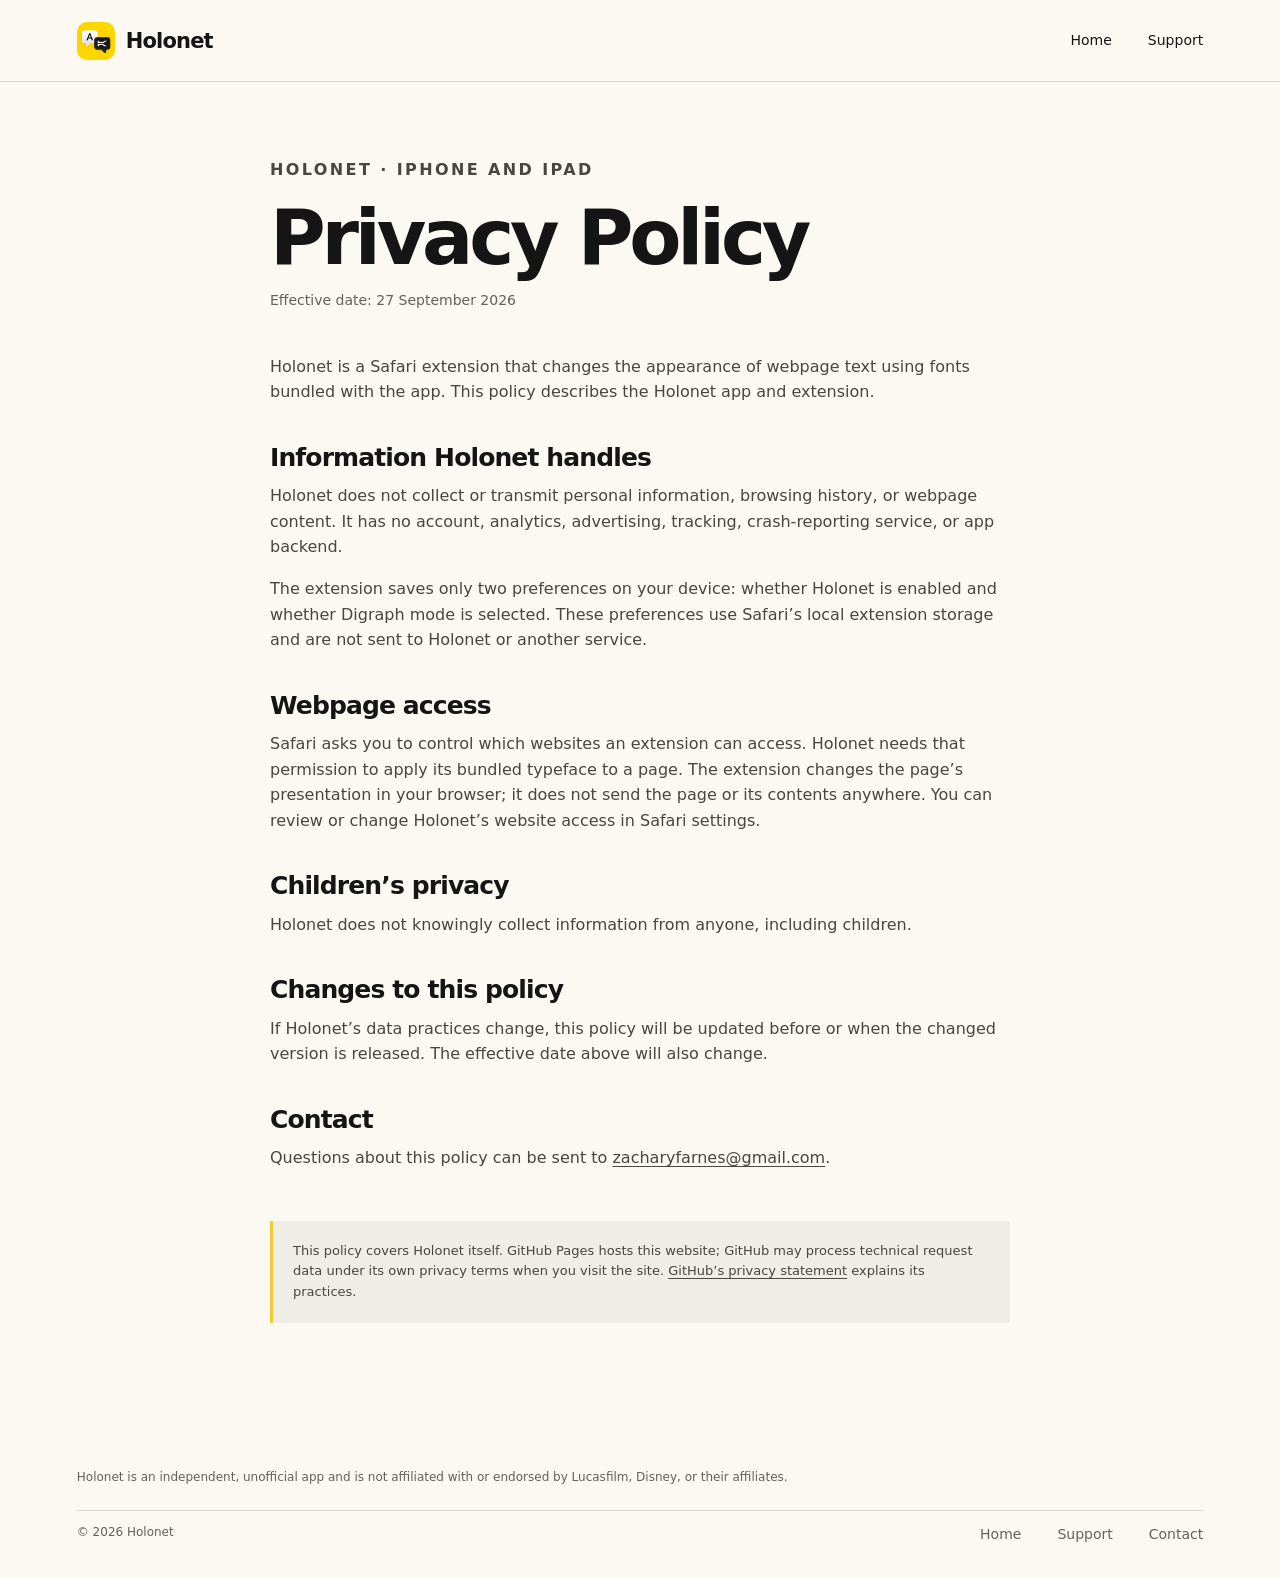
==== privacy.html @ 7113106b "Add Holonet support and privacy site" ====
<!doctype html>
<html lang="en">
<head>
  <meta charset="utf-8">
  <meta name="viewport" content="width=device-width, initial-scale=1">
  <meta name="theme-color" content="#f6ca32">
  <meta name="description" content="Privacy Policy for the Holonet iPhone and iPad app and Safari extension.">
  <title>Privacy Policy — Holonet</title>
  <link rel="icon" href="assets/holonet-icon.png" type="image/png">
  <link rel="stylesheet" href="style.css">
</head>
<body>
  <header class="site-header"><a class="brand" href="./"><img src="assets/holonet-icon.png" alt=""><span>Holonet</span></a><nav aria-label="Main navigation"><a href="./">Home</a><a href="support.html">Support</a></nav></header>
  <main class="legal section-wrap">
    <p class="eyebrow">Holonet · iPhone and iPad</p>
    <h1>Privacy Policy</h1>
    <p class="updated">Effective date: 27 September 2026</p>
    <p>Holonet is a Safari extension that changes the appearance of webpage text using fonts bundled with the app. This policy describes the Holonet app and extension.</p>

    <h2>Information Holonet handles</h2>
    <p>Holonet does not collect or transmit personal information, browsing history, or webpage content. It has no account, analytics, advertising, tracking, crash-reporting service, or app backend.</p>
    <p>The extension saves only two preferences on your device: whether Holonet is enabled and whether Digraph mode is selected. These preferences use Safari’s local extension storage and are not sent to Holonet or another service.</p>

    <h2>Webpage access</h2>
    <p>Safari asks you to control which websites an extension can access. Holonet needs that permission to apply its bundled typeface to a page. The extension changes the page’s presentation in your browser; it does not send the page or its contents anywhere. You can review or change Holonet’s website access in Safari settings.</p>

    <h2>Children’s privacy</h2>
    <p>Holonet does not knowingly collect information from anyone, including children.</p>

    <h2>Changes to this policy</h2>
    <p>If Holonet’s data practices change, this policy will be updated before or when the changed version is released. The effective date above will also change.</p>

    <h2>Contact</h2>
    <p>Questions about this policy can be sent to <a href="mailto:zacharyfarnes@gmail.com">zacharyfarnes@gmail.com</a>.</p>
    <p class="policy-note">This policy covers Holonet itself. GitHub Pages hosts this website; GitHub may process technical request data under its own privacy terms when you visit the site. <a href="https://docs.github.com/en/site-policy/privacy-policies/github-general-privacy-statement">GitHub’s privacy statement</a> explains its practices.</p>
  </main>
  <footer class="site-footer"><p class="disclaimer">Holonet is an independent, unofficial app and is not affiliated with or endorsed by Lucasfilm, Disney, or their affiliates.</p><div><span>© 2026 Holonet</span><nav aria-label="Footer navigation"><a href="./">Home</a><a href="support.html">Support</a><a href="mailto:zacharyfarnes@gmail.com">Contact</a></nav></div></footer>
</body>
</html>
---- style.css ----
:root{color-scheme:light;--ink:#151515;--muted:#64615a;--paper:#fbf9f2;--yellow:#f6ca32;--orange:#ec982d;--line:rgba(21,21,21,.15);font-family:ui-sans-serif,system-ui,-apple-system,BlinkMacSystemFont,"Segoe UI",sans-serif;font-synthesis:none;text-rendering:optimizeLegibility}
*{box-sizing:border-box}
html{scroll-behavior:smooth}
body{margin:0;background:var(--paper);color:var(--ink);line-height:1.6}
a{color:inherit;text-underline-offset:3px}
a:hover{text-decoration-thickness:2px}
.site-header{height:82px;padding:0 clamp(22px,6vw,90px);display:flex;align-items:center;justify-content:space-between;border-bottom:1px solid var(--line);background:var(--paper)}
.brand{display:flex;align-items:center;gap:11px;text-decoration:none;font:700 21px ui-sans-serif,system-ui,sans-serif;letter-spacing:-.04em}
.brand img{width:38px;height:38px;border-radius:10px}
.site-header nav,.site-footer nav{display:flex;gap:clamp(16px,3vw,36px);align-items:center}
.site-header nav a,.site-footer nav a{font-size:14px;text-decoration:none}
.hero{min-height:590px;position:relative;overflow:hidden;background:var(--yellow);padding:90px clamp(22px,11vw,160px);display:flex;align-items:center}
.hero-copy{max-width:600px;position:relative;z-index:2}
.eyebrow{text-transform:uppercase;letter-spacing:.15em;font-size:11px;font-weight:700;margin:0 0 15px}
h1,h2,h3,p{margin-top:0}
h1,h2,h3{font-family:ui-sans-serif,system-ui,-apple-system,BlinkMacSystemFont,"Segoe UI",sans-serif;letter-spacing:-.055em;line-height:1.05}
.hero h1{font-size:clamp(56px,8vw,100px);margin:0 0 22px}
.lede{max-width:510px;font-size:18px;line-height:1.55;margin-bottom:30px}
.button{display:inline-flex;gap:26px;padding:14px 19px;background:var(--ink);color:white;text-decoration:none;font-size:14px;font-weight:600;border-radius:3px}
.hero-art{position:absolute;width:min(34vw,370px);right:13%;top:50%;transform:translateY(-50%) rotate(7deg);z-index:1;filter:drop-shadow(16px 22px 0 rgba(21,21,21,.13))}
.hero-art img{display:block;width:100%;border-radius:22%}
.orbit{position:absolute;border:1px solid rgba(21,21,21,.24);border-radius:50%;display:grid;place-items:center;font:600 12px ui-sans-serif,system-ui,sans-serif}
.orbit-one{width:62px;height:62px;right:8%;top:15%}.orbit-two{width:36px;height:36px;right:45%;bottom:9%}
.section-wrap{max-width:1120px;margin:0 auto;padding-left:clamp(22px,7vw,80px);padding-right:clamp(22px,7vw,80px)}
.intro{text-align:center;padding-top:100px;padding-bottom:100px;max-width:850px}
.intro h2,.section-heading h2,.modes h2,.privacy-callout h2{font-size:clamp(38px,5vw,58px);margin:0 0 20px}
.intro>p:last-child{font-size:18px;color:var(--muted);max-width:650px;margin:0 auto}
.steps{padding-top:65px;padding-bottom:110px;border-top:1px solid var(--line)}
.section-heading{margin-bottom:48px}.section-heading h2{margin-bottom:0}
.step-grid{list-style:none;margin:0;padding:0;display:grid;grid-template-columns:repeat(4,1fr);gap:25px}
.step-grid li{border-top:2px solid var(--ink);padding-top:18px}
.step-number{font:600 13px ui-sans-serif,system-ui,sans-serif;color:#9a6e00}
.step-grid h3,.mode-card h3{font-size:21px;margin:19px 0 10px;letter-spacing:-.04em}
.step-grid p,.mode-card p{font-size:14px;color:var(--muted);margin:0}
.modes{max-width:none;background:#efede5;padding-top:85px;padding-bottom:85px;display:grid;grid-template-columns:1.1fr 1fr 1fr;gap:22px;align-items:center}
.modes>div:first-child{max-width:330px}.modes h2{font-size:clamp(34px,4vw,48px);margin:0}
.mode-card{min-height:150px;padding:24px;background:var(--paper);display:flex;align-items:center;gap:22px;border-radius:4px}
.mode-mark{width:60px;height:60px;border:1px solid var(--line);border-radius:50%;flex:0 0 60px;display:grid;place-items:center;font:600 19px ui-sans-serif,system-ui,sans-serif}
.mode-card h3{margin:0 0 8px}
.privacy-callout{padding:80px clamp(22px,12vw,175px);background:#191919;color:white;display:flex;align-items:flex-end;justify-content:space-between;gap:40px}
.privacy-callout .eyebrow{color:var(--yellow)}.privacy-callout h2{max-width:560px}.privacy-callout p:not(.eyebrow){max-width:540px;color:#c7c5bf;margin:0}
.text-link{white-space:nowrap;color:var(--yellow);font-size:14px;font-weight:600}
.site-footer{padding:32px clamp(22px,6vw,90px);background:var(--paper)}
.disclaimer{font-size:12px;color:var(--muted);padding-bottom:23px;border-bottom:1px solid var(--line)}
.site-footer>div{display:flex;justify-content:space-between;gap:20px;font-size:12px;color:var(--muted)}
.legal{padding-top:75px;padding-bottom:100px;max-width:900px}
.legal h1{font-size:clamp(48px,7vw,76px);margin:0 0 12px}
.legal .updated{color:var(--muted);font-size:14px;margin-bottom:42px}
.legal h2{font-size:25px;letter-spacing:-.035em;margin:40px 0 12px}
.legal p,.legal li{font-size:16px;color:#48463f}
.legal ol{padding-left:23px}.legal li{padding:0 0 13px 6px}
.policy-note{margin-top:50px;padding:20px;background:#efede5;border-left:3px solid var(--yellow);font-size:13px!important}
@media(max-width:760px){.site-header{height:70px}.site-header nav{gap:14px}.site-header nav a{font-size:12px}.hero{min-height:680px;align-items:flex-start;padding-top:68px}.hero-art{width:210px;right:10%;top:auto;bottom:38px;transform:rotate(8deg)}.orbit-one{top:auto;bottom:220px;right:9%}.orbit-two{bottom:22px;right:60%}.step-grid{grid-template-columns:repeat(2,1fr);row-gap:36px}.modes{grid-template-columns:1fr;padding-top:65px;padding-bottom:65px}.modes>div:first-child{max-width:none;margin-bottom:10px}.mode-card{min-height:120px}.privacy-callout{align-items:flex-start;flex-direction:column;padding-top:65px;padding-bottom:65px}.site-footer>div{flex-direction:column}.site-footer nav{flex-wrap:wrap}.legal{padding-top:55px;padding-bottom:70px}}
@media(max-width:420px){.brand{font-size:18px}.brand img{width:33px;height:33px}.site-header{padding:0 16px}.site-header nav{gap:10px}.site-header nav a{font-size:11px}.hero h1{font-size:56px}.lede{font-size:16px}.step-grid{grid-template-columns:1fr}.steps{padding-bottom:75px}}
@media(prefers-reduced-motion:reduce){html{scroll-behavior:auto}}
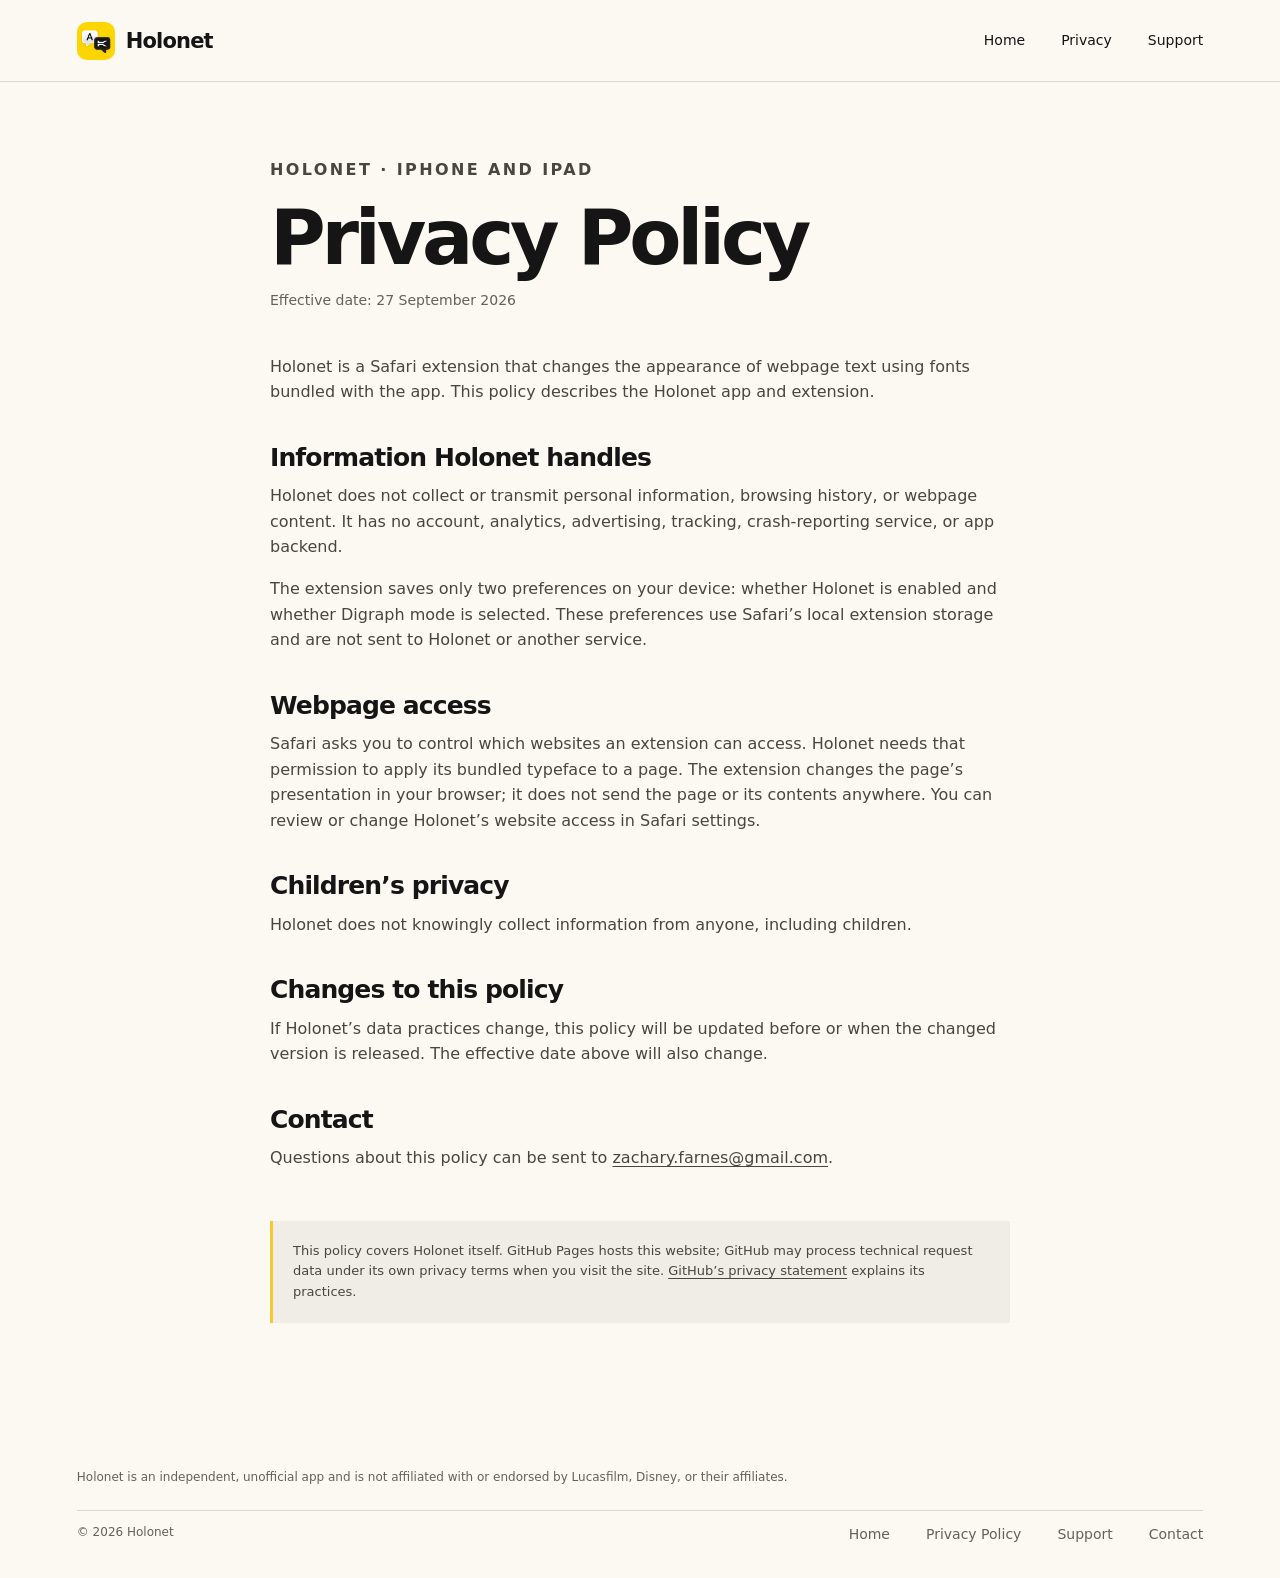
==== commit 7181003d: "Update support email and navigation" ====
--- a/privacy.html
+++ b/privacy.html
@@ -10,7 +10,7 @@
   <link rel="stylesheet" href="style.css">
 </head>
 <body>
-  <header class="site-header"><a class="brand" href="./"><img src="assets/holonet-icon.png" alt=""><span>Holonet</span></a><nav aria-label="Main navigation"><a href="./">Home</a><a href="support.html">Support</a></nav></header>
+  <header class="site-header"><a class="brand" href="./"><img src="assets/holonet-icon.png" alt=""><span>Holonet</span></a><nav aria-label="Main navigation"><a href="./">Home</a><a href="privacy.html" aria-current="page">Privacy</a><a href="support.html">Support</a></nav></header>
   <main class="legal section-wrap">
     <p class="eyebrow">Holonet · iPhone and iPad</p>
     <h1>Privacy Policy</h1>
@@ -31,9 +31,9 @@
     <p>If Holonet’s data practices change, this policy will be updated before or when the changed version is released. The effective date above will also change.</p>
 
     <h2>Contact</h2>
-    <p>Questions about this policy can be sent to <a href="mailto:zacharyfarnes@gmail.com">zacharyfarnes@gmail.com</a>.</p>
+    <p>Questions about this policy can be sent to <a href="mailto:zachary.farnes@gmail.com">zachary.farnes@gmail.com</a>.</p>
     <p class="policy-note">This policy covers Holonet itself. GitHub Pages hosts this website; GitHub may process technical request data under its own privacy terms when you visit the site. <a href="https://docs.github.com/en/site-policy/privacy-policies/github-general-privacy-statement">GitHub’s privacy statement</a> explains its practices.</p>
   </main>
-  <footer class="site-footer"><p class="disclaimer">Holonet is an independent, unofficial app and is not affiliated with or endorsed by Lucasfilm, Disney, or their affiliates.</p><div><span>© 2026 Holonet</span><nav aria-label="Footer navigation"><a href="./">Home</a><a href="support.html">Support</a><a href="mailto:zacharyfarnes@gmail.com">Contact</a></nav></div></footer>
+  <footer class="site-footer"><p class="disclaimer">Holonet is an independent, unofficial app and is not affiliated with or endorsed by Lucasfilm, Disney, or their affiliates.</p><div><span>© 2026 Holonet</span><nav aria-label="Footer navigation"><a href="./">Home</a><a href="privacy.html">Privacy Policy</a><a href="support.html">Support</a><a href="mailto:zachary.farnes@gmail.com">Contact</a></nav></div></footer>
 </body>
 </html>
--- a/style.css
+++ b/style.css
@@ -19,8 +19,6 @@
 .button{display:inline-flex;gap:26px;padding:14px 19px;background:var(--ink);color:white;text-decoration:none;font-size:14px;font-weight:600;border-radius:3px}
 .hero-art{position:absolute;width:min(34vw,370px);right:13%;top:50%;transform:translateY(-50%) rotate(7deg);z-index:1;filter:drop-shadow(16px 22px 0 rgba(21,21,21,.13))}
 .hero-art img{display:block;width:100%;border-radius:22%}
-.orbit{position:absolute;border:1px solid rgba(21,21,21,.24);border-radius:50%;display:grid;place-items:center;font:600 12px ui-sans-serif,system-ui,sans-serif}
-.orbit-one{width:62px;height:62px;right:8%;top:15%}.orbit-two{width:36px;height:36px;right:45%;bottom:9%}
 .section-wrap{max-width:1120px;margin:0 auto;padding-left:clamp(22px,7vw,80px);padding-right:clamp(22px,7vw,80px)}
 .intro{text-align:center;padding-top:100px;padding-bottom:100px;max-width:850px}
 .intro h2,.section-heading h2,.modes h2,.privacy-callout h2{font-size:clamp(38px,5vw,58px);margin:0 0 20px}
@@ -50,6 +48,6 @@
 .legal p,.legal li{font-size:16px;color:#48463f}
 .legal ol{padding-left:23px}.legal li{padding:0 0 13px 6px}
 .policy-note{margin-top:50px;padding:20px;background:#efede5;border-left:3px solid var(--yellow);font-size:13px!important}
-@media(max-width:760px){.site-header{height:70px}.site-header nav{gap:14px}.site-header nav a{font-size:12px}.hero{min-height:680px;align-items:flex-start;padding-top:68px}.hero-art{width:210px;right:10%;top:auto;bottom:38px;transform:rotate(8deg)}.orbit-one{top:auto;bottom:220px;right:9%}.orbit-two{bottom:22px;right:60%}.step-grid{grid-template-columns:repeat(2,1fr);row-gap:36px}.modes{grid-template-columns:1fr;padding-top:65px;padding-bottom:65px}.modes>div:first-child{max-width:none;margin-bottom:10px}.mode-card{min-height:120px}.privacy-callout{align-items:flex-start;flex-direction:column;padding-top:65px;padding-bottom:65px}.site-footer>div{flex-direction:column}.site-footer nav{flex-wrap:wrap}.legal{padding-top:55px;padding-bottom:70px}}
+@media(max-width:760px){.site-header{height:70px}.site-header nav{gap:14px}.site-header nav a{font-size:12px}.hero{min-height:680px;align-items:flex-start;padding-top:68px}.hero-art{width:210px;right:10%;top:auto;bottom:38px;transform:rotate(8deg)}.step-grid{grid-template-columns:repeat(2,1fr);row-gap:36px}.modes{grid-template-columns:1fr;padding-top:65px;padding-bottom:65px}.modes>div:first-child{max-width:none;margin-bottom:10px}.mode-card{min-height:120px}.privacy-callout{align-items:flex-start;flex-direction:column;padding-top:65px;padding-bottom:65px}.site-footer>div{flex-direction:column}.site-footer nav{flex-wrap:wrap}.legal{padding-top:55px;padding-bottom:70px}}
 @media(max-width:420px){.brand{font-size:18px}.brand img{width:33px;height:33px}.site-header{padding:0 16px}.site-header nav{gap:10px}.site-header nav a{font-size:11px}.hero h1{font-size:56px}.lede{font-size:16px}.step-grid{grid-template-columns:1fr}.steps{padding-bottom:75px}}
 @media(prefers-reduced-motion:reduce){html{scroll-behavior:auto}}
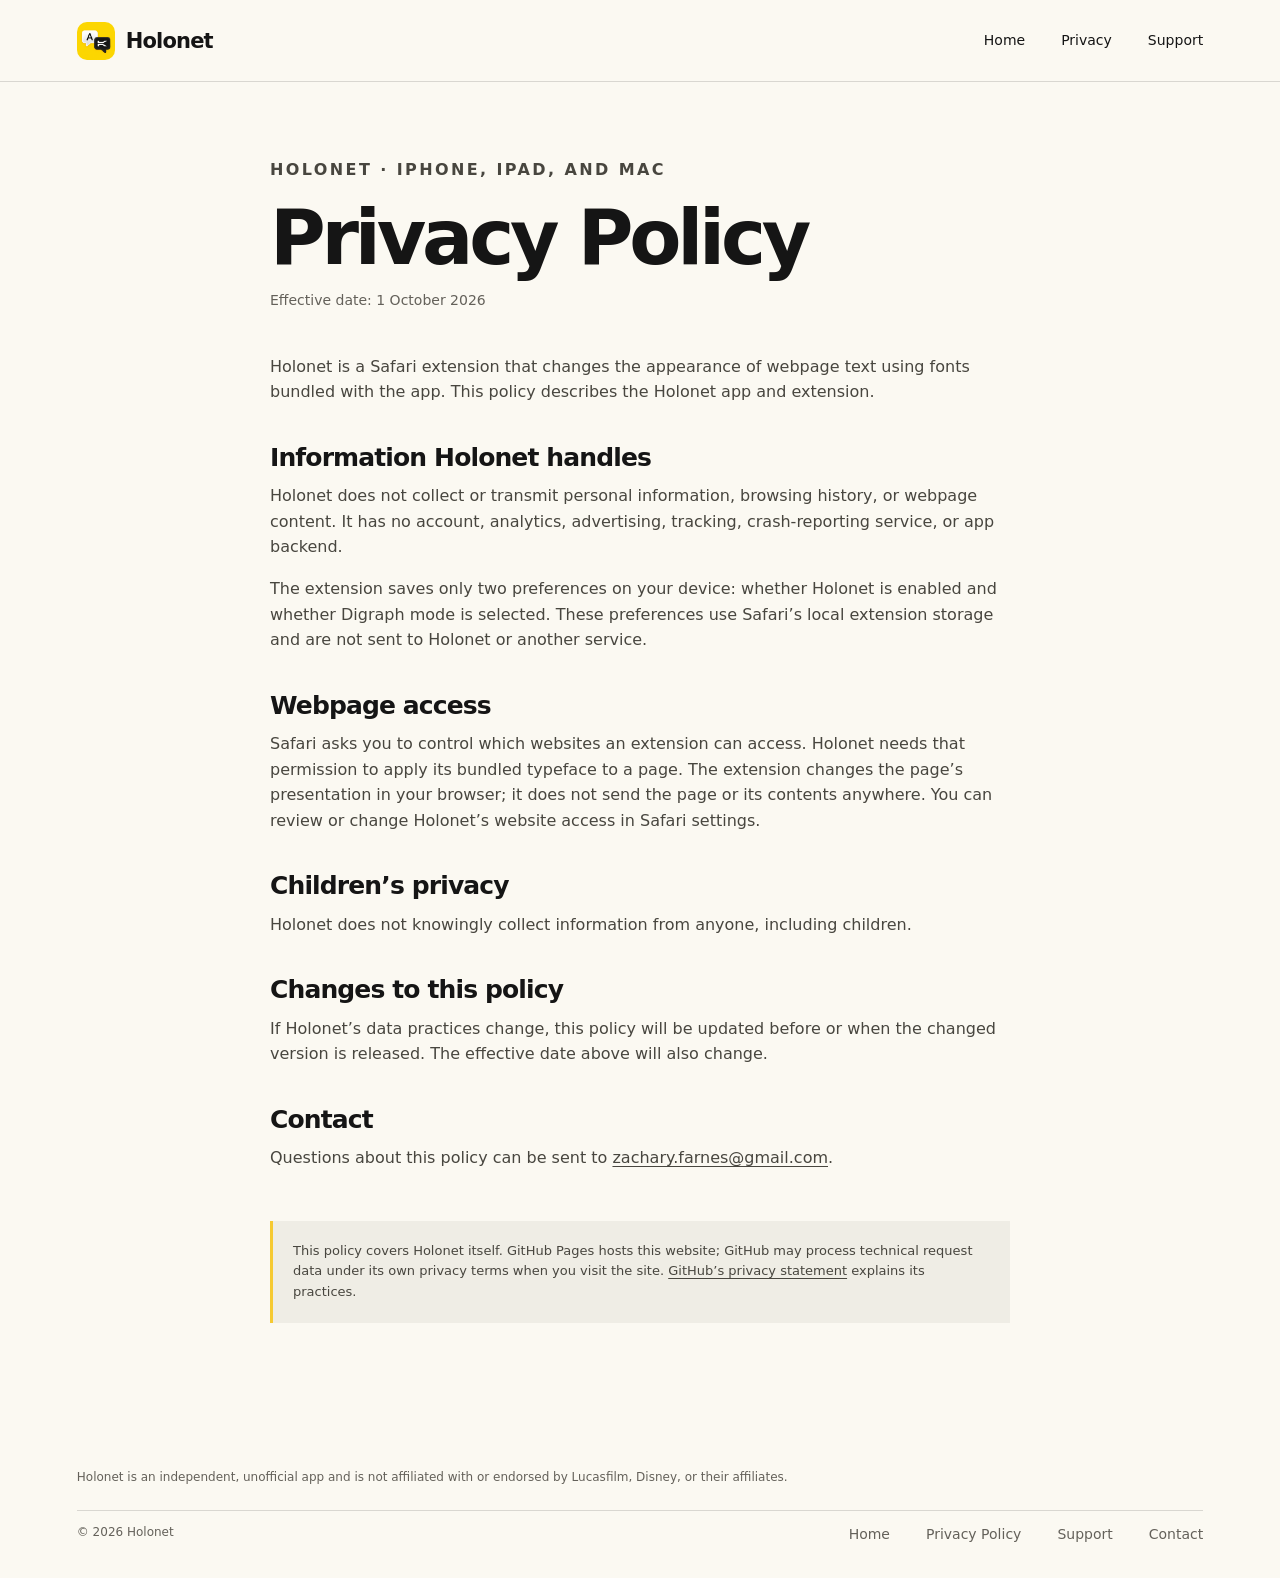
==== commit fa4c0753: "Add Mac support and App Store links" ====
--- a/privacy.html
+++ b/privacy.html
@@ -4,7 +4,7 @@
   <meta charset="utf-8">
   <meta name="viewport" content="width=device-width, initial-scale=1">
   <meta name="theme-color" content="#f6ca32">
-  <meta name="description" content="Privacy Policy for the Holonet iPhone and iPad app and Safari extension.">
+  <meta name="description" content="Privacy Policy for the Holonet iPhone, iPad, and Mac app and Safari extension.">
   <title>Privacy Policy — Holonet</title>
   <link rel="icon" href="assets/holonet-icon.png" type="image/png">
   <link rel="stylesheet" href="style.css">
@@ -12,9 +12,9 @@
 <body>
   <header class="site-header"><a class="brand" href="./"><img src="assets/holonet-icon.png" alt=""><span>Holonet</span></a><nav aria-label="Main navigation"><a href="./">Home</a><a href="privacy.html" aria-current="page">Privacy</a><a href="support.html">Support</a></nav></header>
   <main class="legal section-wrap">
-    <p class="eyebrow">Holonet · iPhone and iPad</p>
+    <p class="eyebrow">Holonet · iPhone, iPad, and Mac</p>
     <h1>Privacy Policy</h1>
-    <p class="updated">Effective date: 27 September 2026</p>
+    <p class="updated">Effective date: 1 October 2026</p>
     <p>Holonet is a Safari extension that changes the appearance of webpage text using fonts bundled with the app. This policy describes the Holonet app and extension.</p>
 
     <h2>Information Holonet handles</h2>
--- a/style.css
+++ b/style.css
@@ -12,11 +12,14 @@
 .hero{min-height:590px;position:relative;overflow:hidden;background:var(--yellow);padding:90px clamp(22px,11vw,160px);display:flex;align-items:center}
 .hero-copy{max-width:600px;position:relative;z-index:2}
 .eyebrow{text-transform:uppercase;letter-spacing:.15em;font-size:11px;font-weight:700;margin:0 0 15px}
-h1,h2,h3,p{margin-top:0}
-h1,h2,h3{font-family:ui-sans-serif,system-ui,-apple-system,BlinkMacSystemFont,"Segoe UI",sans-serif;letter-spacing:-.055em;line-height:1.05}
+h1,h2,h3,h4,p{margin-top:0}
+h1,h2,h3,h4{font-family:ui-sans-serif,system-ui,-apple-system,BlinkMacSystemFont,"Segoe UI",sans-serif;letter-spacing:-.055em;line-height:1.05}
 .hero h1{font-size:clamp(56px,8vw,100px);margin:0 0 22px}
 .lede{max-width:510px;font-size:18px;line-height:1.55;margin-bottom:30px}
-.button{display:inline-flex;gap:26px;padding:14px 19px;background:var(--ink);color:white;text-decoration:none;font-size:14px;font-weight:600;border-radius:3px}
+.hero-actions{display:flex;align-items:center;gap:24px;flex-wrap:wrap}
+.app-store-badge{display:inline-flex;line-height:0}
+.app-store-badge img{display:block;width:auto;height:54px}
+.setup-link{font-size:14px;font-weight:600}
 .hero-art{position:absolute;width:min(34vw,370px);right:13%;top:50%;transform:translateY(-50%) rotate(7deg);z-index:1;filter:drop-shadow(16px 22px 0 rgba(21,21,21,.13))}
 .hero-art img{display:block;width:100%;border-radius:22%}
 .section-wrap{max-width:1120px;margin:0 auto;padding-left:clamp(22px,7vw,80px);padding-right:clamp(22px,7vw,80px)}
@@ -24,11 +27,17 @@
 .intro h2,.section-heading h2,.modes h2,.privacy-callout h2{font-size:clamp(38px,5vw,58px);margin:0 0 20px}
 .intro>p:last-child{font-size:18px;color:var(--muted);max-width:650px;margin:0 auto}
 .steps{padding-top:65px;padding-bottom:110px;border-top:1px solid var(--line)}
-.section-heading{margin-bottom:48px}.section-heading h2{margin-bottom:0}
-.step-grid{list-style:none;margin:0;padding:0;display:grid;grid-template-columns:repeat(4,1fr);gap:25px}
+.section-heading{margin-bottom:30px}.section-heading h2{margin-bottom:0}
+.platform-toggle{width:max-content;display:flex;padding:4px;margin-bottom:40px;border:1px solid var(--line);border-radius:7px;background:#efede5}
+.platform-toggle button{min-width:92px;padding:9px 18px;border:0;border-radius:4px;background:transparent;color:var(--muted);font:600 14px ui-sans-serif,system-ui,sans-serif;cursor:pointer}
+.platform-toggle button[aria-pressed="true"]{background:var(--ink);color:white}
+.platform-toggle button:focus-visible{outline:3px solid var(--orange);outline-offset:3px}
+.setup-platforms{display:block}
+.platform-setup>h3{font-size:26px;margin:0 0 28px}
+.step-grid{list-style:none;margin:0;padding:0;display:grid;grid-template-columns:repeat(4,minmax(0,1fr));gap:25px}
 .step-grid li{border-top:2px solid var(--ink);padding-top:18px}
 .step-number{font:600 13px ui-sans-serif,system-ui,sans-serif;color:#9a6e00}
-.step-grid h3,.mode-card h3{font-size:21px;margin:19px 0 10px;letter-spacing:-.04em}
+.step-grid h4,.mode-card h3{font-size:21px;margin:19px 0 10px;letter-spacing:-.04em}
 .step-grid p,.mode-card p{font-size:14px;color:var(--muted);margin:0}
 .modes{max-width:none;background:#efede5;padding-top:85px;padding-bottom:85px;display:grid;grid-template-columns:1.1fr 1fr 1fr;gap:22px;align-items:center}
 .modes>div:first-child{max-width:330px}.modes h2{font-size:clamp(34px,4vw,48px);margin:0}
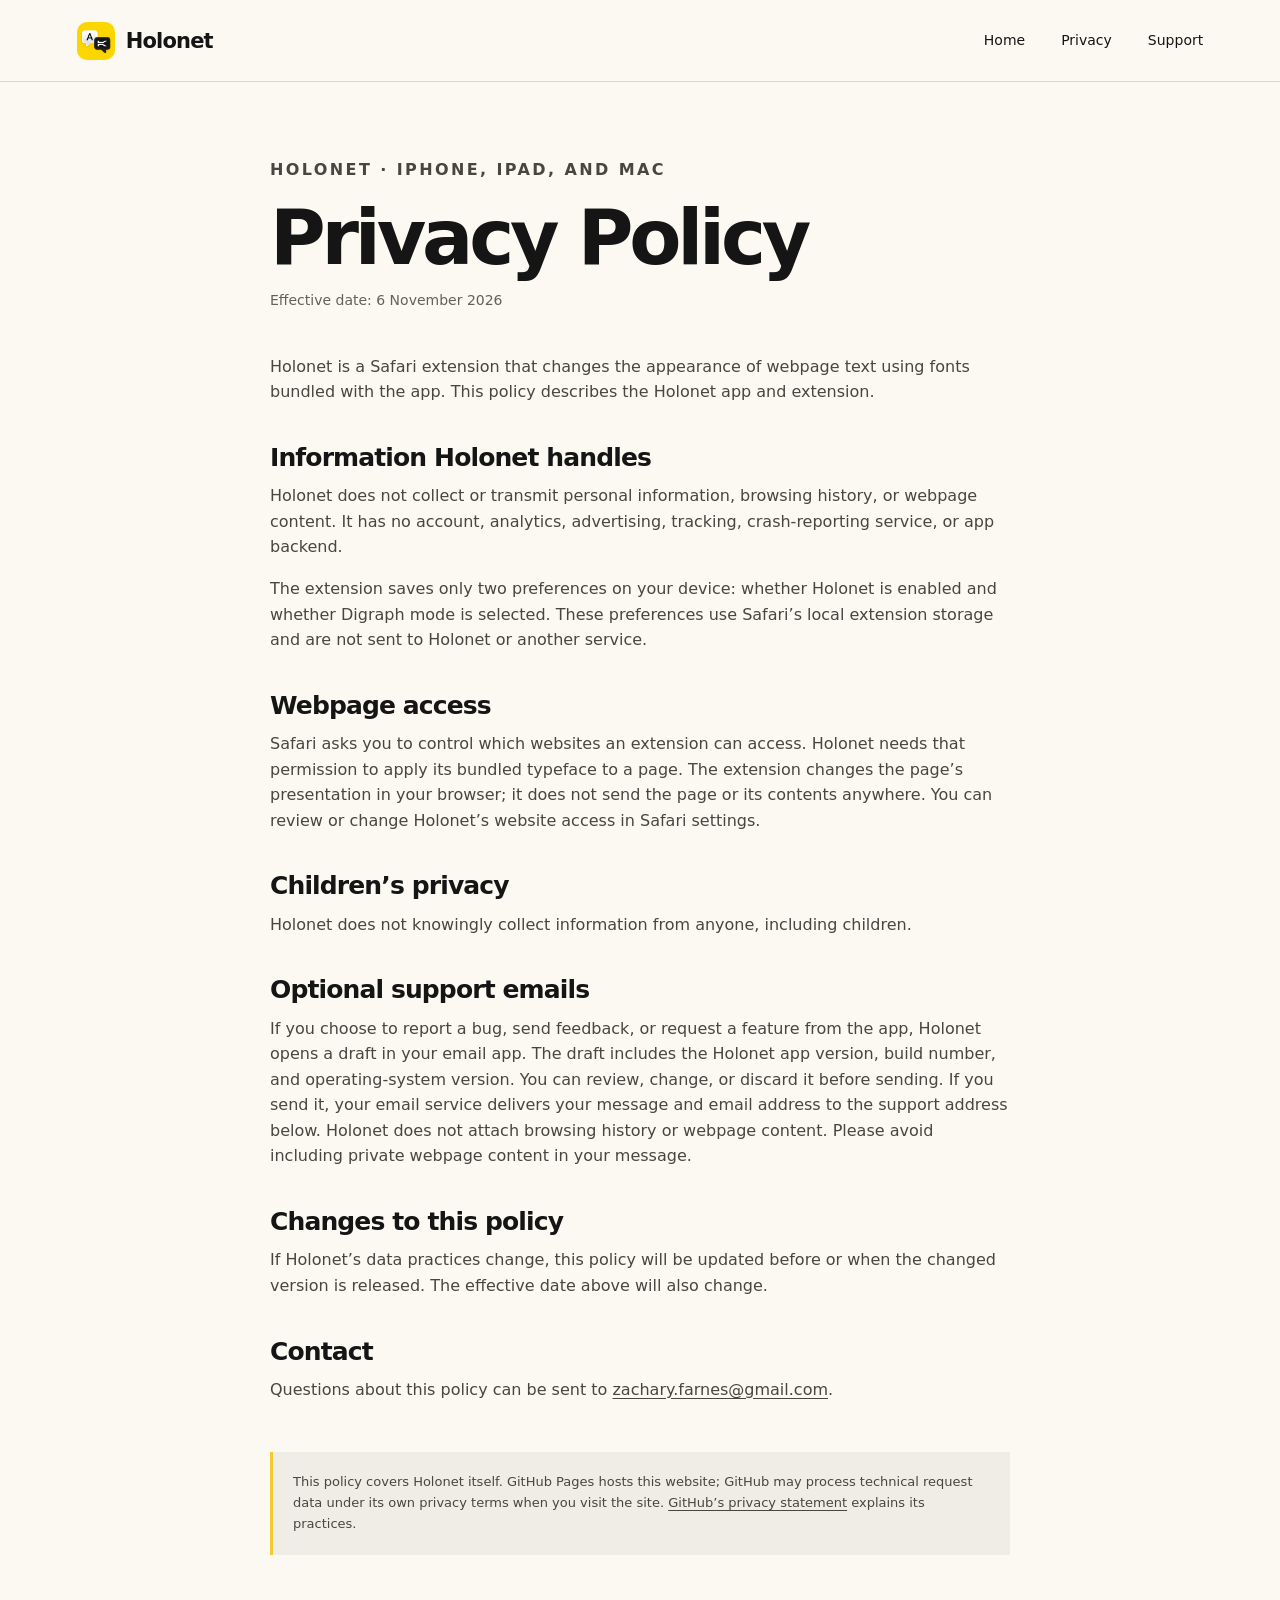
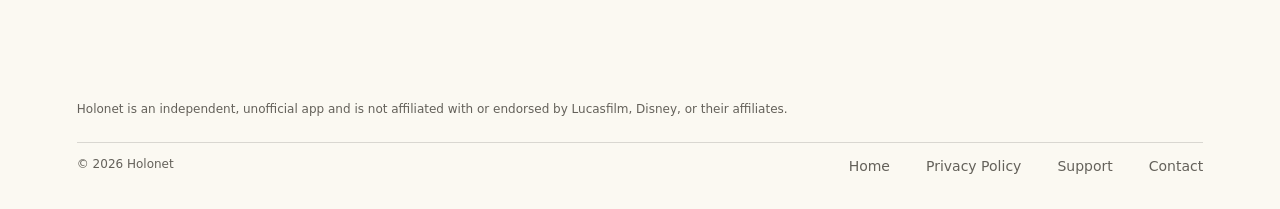
==== commit 71862465: "Update privacy policy, setup guidance, and galactic browsing copy" ====
--- a/privacy.html
+++ b/privacy.html
@@ -14,7 +14,7 @@
   <main class="legal section-wrap">
     <p class="eyebrow">Holonet · iPhone, iPad, and Mac</p>
     <h1>Privacy Policy</h1>
-    <p class="updated">Effective date: 1 October 2026</p>
+    <p class="updated">Effective date: 6 November 2026</p>
     <p>Holonet is a Safari extension that changes the appearance of webpage text using fonts bundled with the app. This policy describes the Holonet app and extension.</p>
 
     <h2>Information Holonet handles</h2>
@@ -27,6 +27,9 @@
     <h2>Children’s privacy</h2>
     <p>Holonet does not knowingly collect information from anyone, including children.</p>
 
+    <h2>Optional support emails</h2>
+    <p>If you choose to report a bug, send feedback, or request a feature from the app, Holonet opens a draft in your email app. The draft includes the Holonet app version, build number, and operating-system version. You can review, change, or discard it before sending. If you send it, your email service delivers your message and email address to the support address below. Holonet does not attach browsing history or webpage content. Please avoid including private webpage content in your message.</p>
+
     <h2>Changes to this policy</h2>
     <p>If Holonet’s data practices change, this policy will be updated before or when the changed version is released. The effective date above will also change.</p>
 
